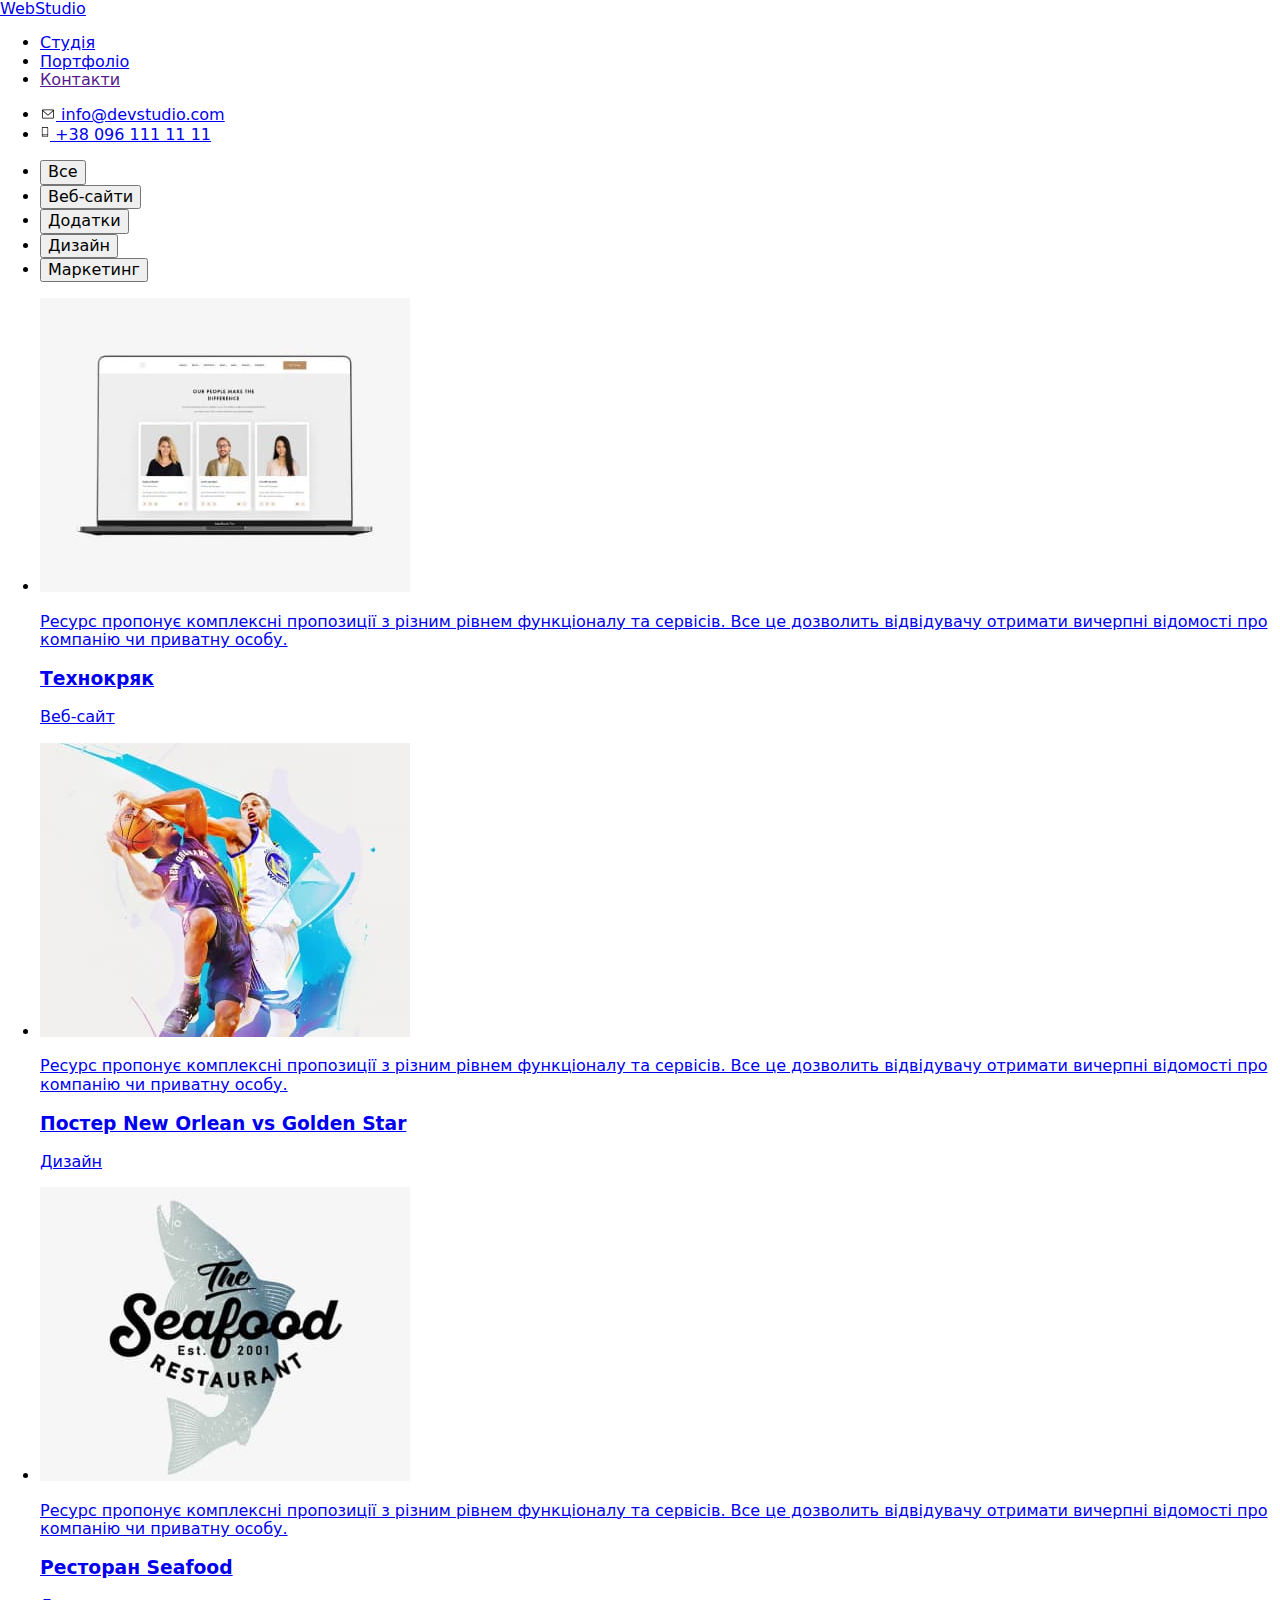
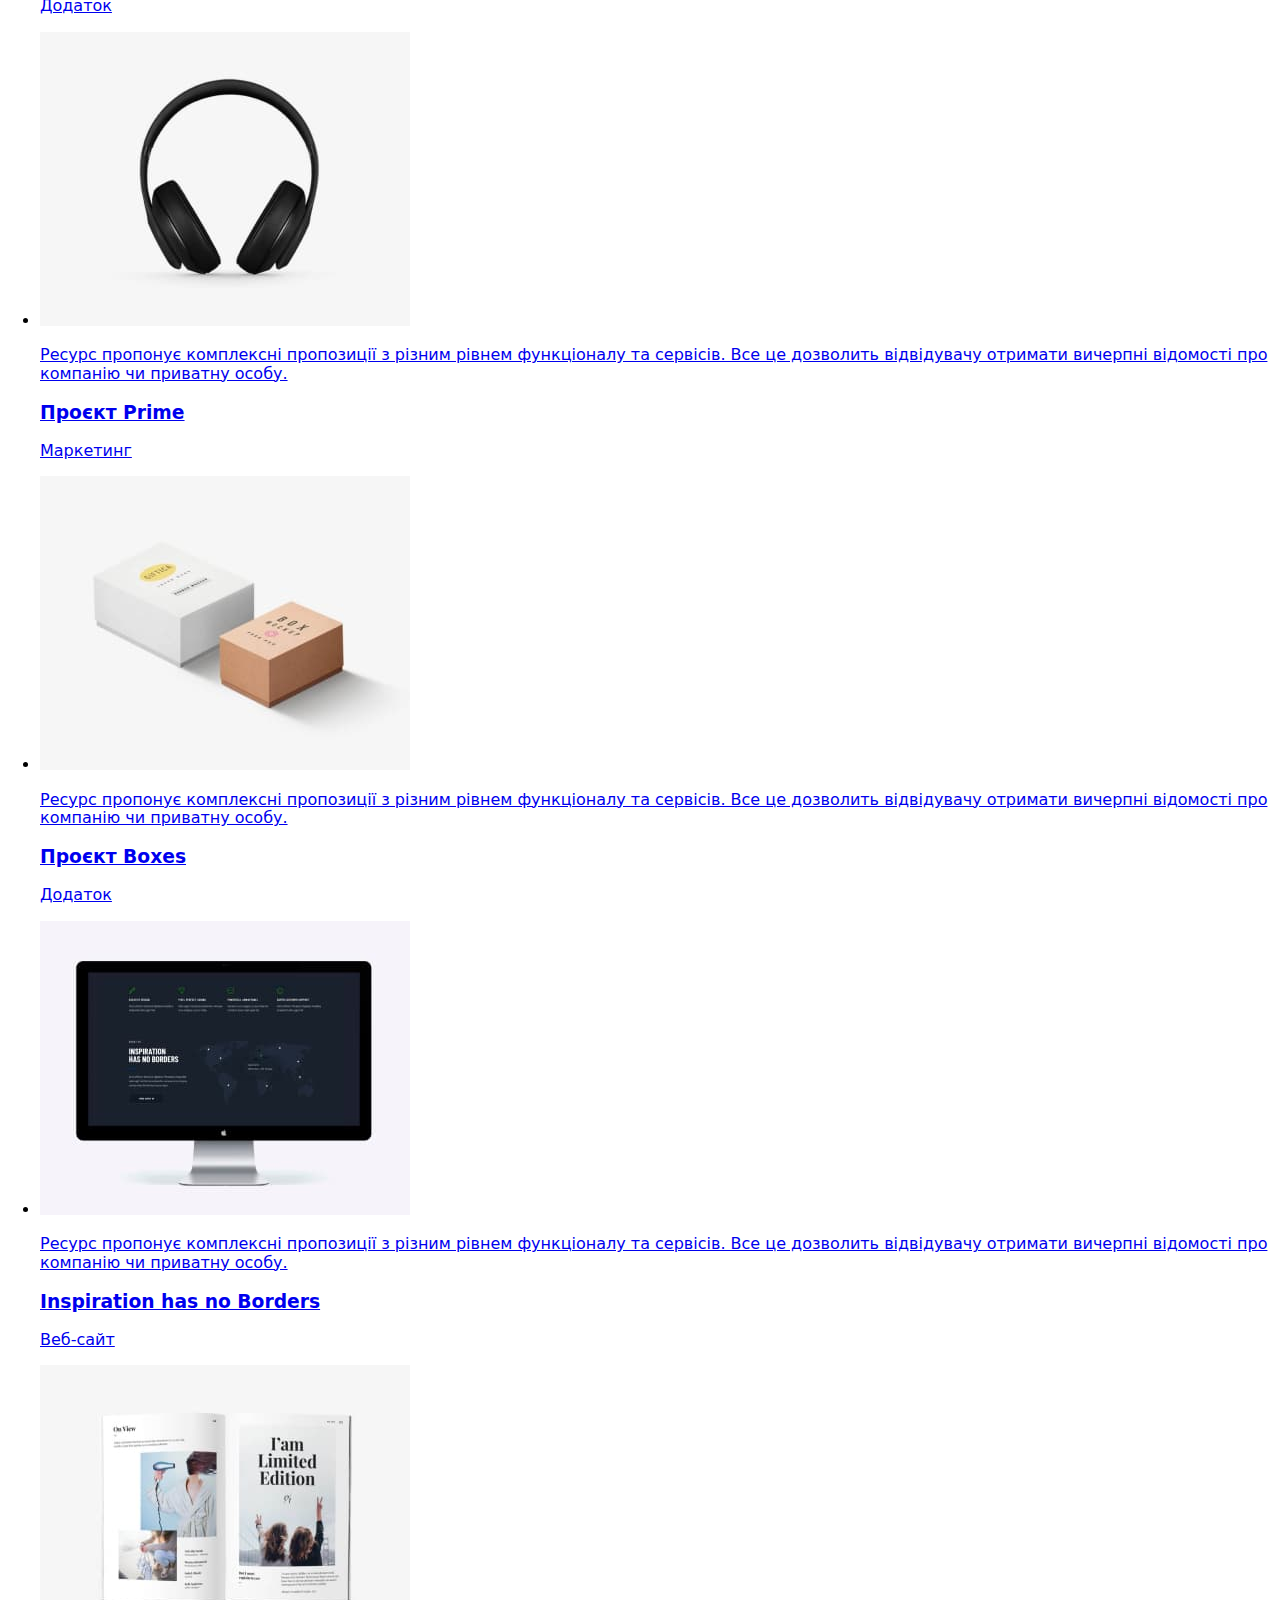
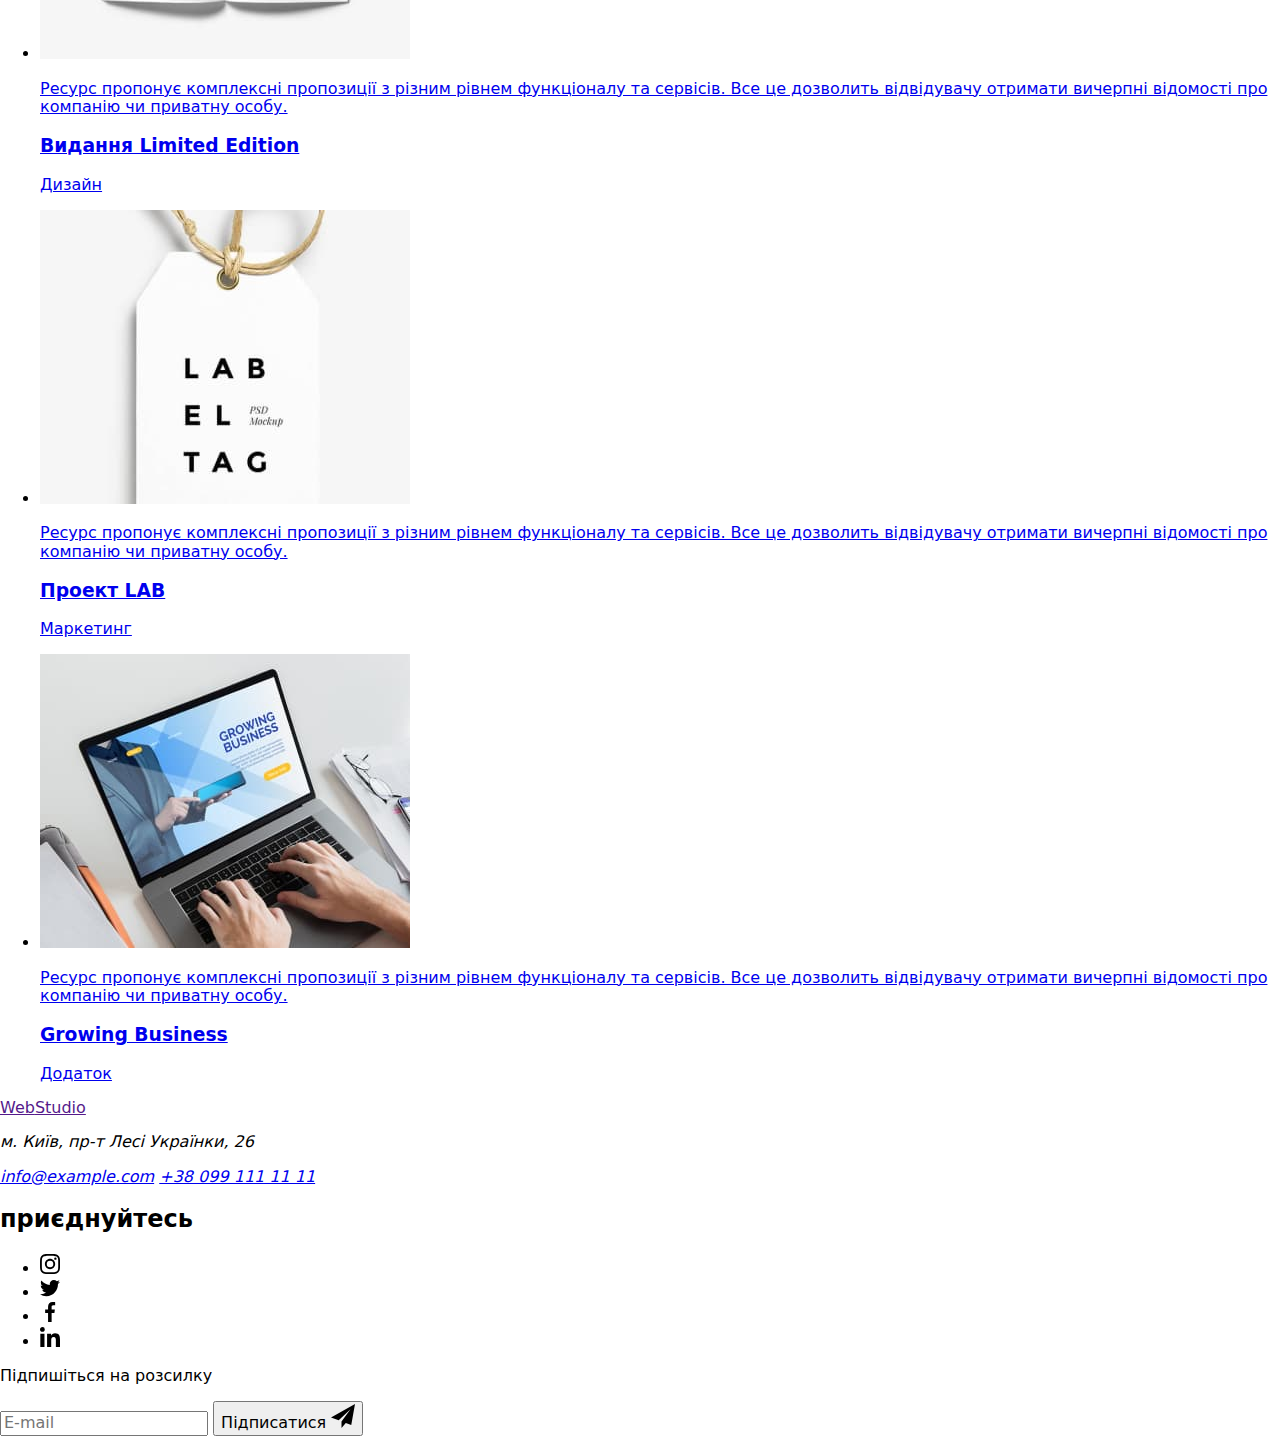
==== portfolio.html @ 6c2c82eb "Додав розмітку та зображення" ====
<!DOCTYPE html>
<html lang="ru">
  <head>
    <meta charset="UTF-8" />
    <meta http-equiv="X-UA-Compatible" content="IE=edge" />
    <meta name="viewport" content="width=device-width, initial-scale=1.0" />
    <title>Портфолио</title>
    <link rel="preconnect" href="https://fonts.googleapis.com" />
    <link rel="preconnect" href="https://fonts.gstatic.com" crossorigin />
    <link
      href="https://fonts.googleapis.com/css2?family=Raleway:wght@700&family=Roboto:wght@400;500;700;900&display=swap"
      rel="stylesheet"
    />
    <link
      rel="stylesheet"
      href="https://cdnjs.cloudflare.com/ajax/libs/modern-normalize/1.1.0/modern-normalize.min.css"
    />
    <link rel="stylesheet" href="./css/styles.css" />
  </head>
  <body>
    <header class="header">
      <div class="container">
        <nav class="header-nav">
          <a href="#" lang="en" class="header-logo list link">
            <span class="header-part-logo">Web</span>Studio</a
          >
          <ul class="header-nav-list list">
            <li class="header-nav-item">
              <a href="index.html" class="header-nav-link link">Студія</a>
            </li>
            <li class="header-nav-item">
              <a href="./portfolio.html" class="header-nav-link link current">Портфоліо</a>
            </li>
            <li class="header-nav-item"><a href="" class="header-nav-link link">Контакти</a></li>
          </ul>
        </nav>

        <ul class="header-contact-list list">
          <li class="header-contact-item">
            <a href="mailto:info@devstudio.com" class="header-contact-link" lang="en">
              <svg class="contact-icons" width="16" height="12">
                <use href="./images/icons.svg#icon-envelope"></use>
              </svg>
              info@devstudio.com</a
            >
          </li>
          <li class="header-contact-item">
            <a href="tel:+380961111111" class="header-contact-link">
              <svg class="contact-icons" width="10" height="16">
                <use href="./images/icons.svg#icon-smartphone"></use>
              </svg>
              +38 096 111 11 11</a
            >
          </li>
        </ul>
      </div>
    </header>
    <main>
      <section class="filters section">
        <div class="container">
          <h1 hidden>Filters</h1>
          <ul class="filters-button-list list">
            <li class="filters-button-item">
              <button class="filters-button" type="button">Все</button>
            </li>
            <li class="filters-button-item">
              <button class="filters-button" type="button">Веб-сайти</button>
            </li>
            <li class="filters-button-item">
              <button class="filters-button" type="button">Додатки</button>
            </li>
            <li class="filters-button-item">
              <button class="filters-button" type="button">Дизайн</button>
            </li>
            <li class="filters-button-item">
              <button class="filters-button" type="button">Маркетинг</button>
            </li>
          </ul>
          <ul class="filters-list list">
            <li class="filters-item">
              <a href="#" target="_blank" class="filters-link">
                <div class="filters-overley">
                  <img src="./images/filter-img1.jpg" class="filters-image" alt="Технокряк" />
                  <p class="filters-top-text">
                    Ресурс пропонує комплексні пропозиції з різним рівнем функціоналу та сервісів.
                    Все це дозволить відвідувачу отримати вичерпні відомості про компанію чи
                    приватну особу.
                  </p>
                </div>
                <div class="filters-item-text">
                  <h3 class="filters-title">Технокряк</h3>
                  <p class="filters-text">Веб-сайт</p>
                </div>
              </a>
            </li>
            <li class="filters-item">
              <a href="#" target="_blank" class="filters-link">
                <div class="filters-overley">
                  <img
                    src="./images/filter-img2.jpg"
                    class="filters-image"
                    alt="Постер New Orlean vs Golden Star"
                  />
                  <p class="filters-top-text">
                    Ресурс пропонує комплексні пропозиції з різним рівнем функціоналу та сервісів.
                    Все це дозволить відвідувачу отримати вичерпні відомості про компанію чи
                    приватну особу.
                  </p>
                </div>
                <div class="filters-item-text">
                  <h3 class="filters-title">Постер New Orlean vs Golden Star</h3>
                  <p class="filters-text">Дизайн</p>
                </div>
              </a>
            </li>
            <li class="filters-item">
              <a href="#" target="_blank" class="filters-link">
                <div class="filters-overley">
                  <img
                    src="./images/filter-img3.jpg"
                    class="filters-image"
                    alt="Ресторан Seafood"
                  />
                  <p class="filters-top-text">
                    Ресурс пропонує комплексні пропозиції з різним рівнем функціоналу та сервісів.
                    Все це дозволить відвідувачу отримати вичерпні відомості про компанію чи
                    приватну особу.
                  </p>
                </div>
                <div class="filters-item-text">
                  <h3 class="filters-title">Ресторан Seafood</h3>
                  <p class="filters-text">Додаток</p>
                </div>
              </a>
            </li>
            <li class="filters-item">
              <a href="#" target="_blank" class="filters-link">
                <div class="filters-overley">
                  <img src="./images/filter-img4.jpg" class="filters-image" alt="Проект Prime" />
                  <p class="filters-top-text">
                    Ресурс пропонує комплексні пропозиції з різним рівнем функціоналу та сервісів.
                    Все це дозволить відвідувачу отримати вичерпні відомості про компанію чи
                    приватну особу.
                  </p>
                </div>
                <div class="filters-item-text">
                  <h3 class="filters-title">Проєкт Prime</h3>
                  <p class="filters-text">Маркетинг</p>
                </div>
              </a>
            </li>
            <li class="filters-item">
              <a href="#" target="_blank" class="filters-link">
                <div class="filters-overley">
                  <img src="./images/filter-img5.jpg" class="filters-image" alt="Проект Boxes" />
                  <p class="filters-top-text">
                    Ресурс пропонує комплексні пропозиції з різним рівнем функціоналу та сервісів.
                    Все це дозволить відвідувачу отримати вичерпні відомості про компанію чи
                    приватну особу.
                  </p>
                </div>
                <div class="filters-item-text">
                  <h3 class="filters-title">Проєкт Boxes</h3>
                  <p class="filters-text">Додаток</p>
                </div>
              </a>
            </li>
            <li class="filters-item">
              <a href="#" target="_blank" class="filters-link">
                <div class="filters-overley">
                  <img
                    src="./images/filter-img6.jpg"
                    class="filters-image"
                    alt="Inspiration has no Borders"
                  />
                  <p class="filters-top-text">
                    Ресурс пропонує комплексні пропозиції з різним рівнем функціоналу та сервісів.
                    Все це дозволить відвідувачу отримати вичерпні відомості про компанію чи
                    приватну особу.
                  </p>
                </div>
                <div class="filters-item-text">
                  <h3 class="filters-title">Inspiration has no Borders</h3>
                  <p class="filters-text">Веб-сайт</p>
                </div>
              </a>
            </li>
            <li class="filters-item">
              <a href="#" target="_blank" class="filters-link">
                <div class="filters-overley">
                  <img
                    src="./images/filter-img7.jpg"
                    class="filters-image"
                    alt="Издание Limited Edition"
                  />
                  <p class="filters-top-text">
                    Ресурс пропонує комплексні пропозиції з різним рівнем функціоналу та сервісів.
                    Все це дозволить відвідувачу отримати вичерпні відомості про компанію чи
                    приватну особу.
                  </p>
                </div>
                <div class="filters-item-text">
                  <h3 class="filters-title">Видання Limited Edition</h3>
                  <p class="filters-text">Дизайн</p>
                </div>
              </a>
            </li>
            <li class="filters-item">
              <a href="#" target="_blank" class="filters-link">
                <div class="filters-overley">
                  <img src="./images/filter-img8.jpg" class="filters-image" alt="Проект LAB" />
                  <p class="filters-top-text">
                    Ресурс пропонує комплексні пропозиції з різним рівнем функціоналу та сервісів.
                    Все це дозволить відвідувачу отримати вичерпні відомості про компанію чи
                    приватну особу.
                  </p>
                </div>
                <div class="filters-item-text">
                  <h3 class="filters-title">Проект LAB</h3>
                  <p class="filters-text">Маркетинг</p>
                </div>
              </a>
            </li>
            <li class="filters-item">
              <a href="#" target="_blank" class="filters-link">
                <div class="filters-overley">
                  <img
                    src="./images/filter-img9.jpg"
                    class="filters-image"
                    alt="Growing Business"
                  />
                  <p class="filters-top-text">
                    Ресурс пропонує комплексні пропозиції з різним рівнем функціоналу та сервісів.
                    Все це дозволить відвідувачу отримати вичерпні відомості про компанію чи
                    приватну особу.
                  </p>
                </div>
                <div class="filters-item-text">
                  <h3 class="filters-title">Growing Business</h3>
                  <p class="filters-text">Додаток</p>
                </div>
              </a>
            </li>
          </ul>
        </div>
      </section>
    </main>

    <!--Футер-->
    <footer class="footer">
      <div class="container">
        <div>
          <a class="footer-logo list link" href="" lang="en"
            ><span class="footer-part-logo">Web</span>Studio</a
          >
          <address class="footer-address">
            <p class="footer-address-text">м. Київ, пр-т Лесі Українки, 26</p>
            <a class="footer-link list link" href="mailto:info@example.com">info@example.com</a>
            <a class="footer-link list link" href="tel:+380991111111">+38 099 111 11 11</a>
          </address>
        </div>

        <div class="footer-social-container">
          <h2 class="footer-social-text">приєднуйтесь</h2>
          <ul class="footer-social-list list">
            <li class="footer-social-item">
              <a href="" class="footer-social-link">
                <svg class="footer-social-icon" width="20" height="20">
                  <use href="./images/icons.svg#icon-instagram-2"></use>
                </svg>
              </a>
            </li>
            <li class="footer-social-item">
              <a href="" class="footer-social-link">
                <svg class="footer-social-icon" width="20" height="20">
                  <use href="./images/icons.svg#icon-twitter2"></use>
                </svg>
              </a>
            </li>
            <li class="footer-social-item">
              <a href="" class="footer-social-link">
                <svg class="footer-social-icon" width="20" height="20">
                  <use href="./images/icons.svg#icon-facebook2"></use>
                </svg>
              </a>
            </li>
            <li class="footer-social-item">
              <a href="" class="footer-social-link">
                <svg class="footer-social-icon" width="20" height="20">
                  <use href="./images/icons.svg#icon-linkedin2"></use>
                </svg>
              </a>
            </li>
          </ul>
        </div>
        <form class="footer-form" autocomplete="off">
          <p class="footer-form-text">Підпишіться на розсилку</p>
          <div class="mail-field">
            <input class="footer-input" type="email" name="email" placeholder="E-mail" />

            <button type="submit" class="footer-submit">
              Підписатися
              <svg class="footer-submit-icon" width="24" height="24">
                <use href="./images/icons.svg#icon-icon-send"></use>
              </svg>
            </button>
          </div>
        </form>
      </div>
    </footer>
    <script src="./js/modal.js"></script>
  </body>
</html>
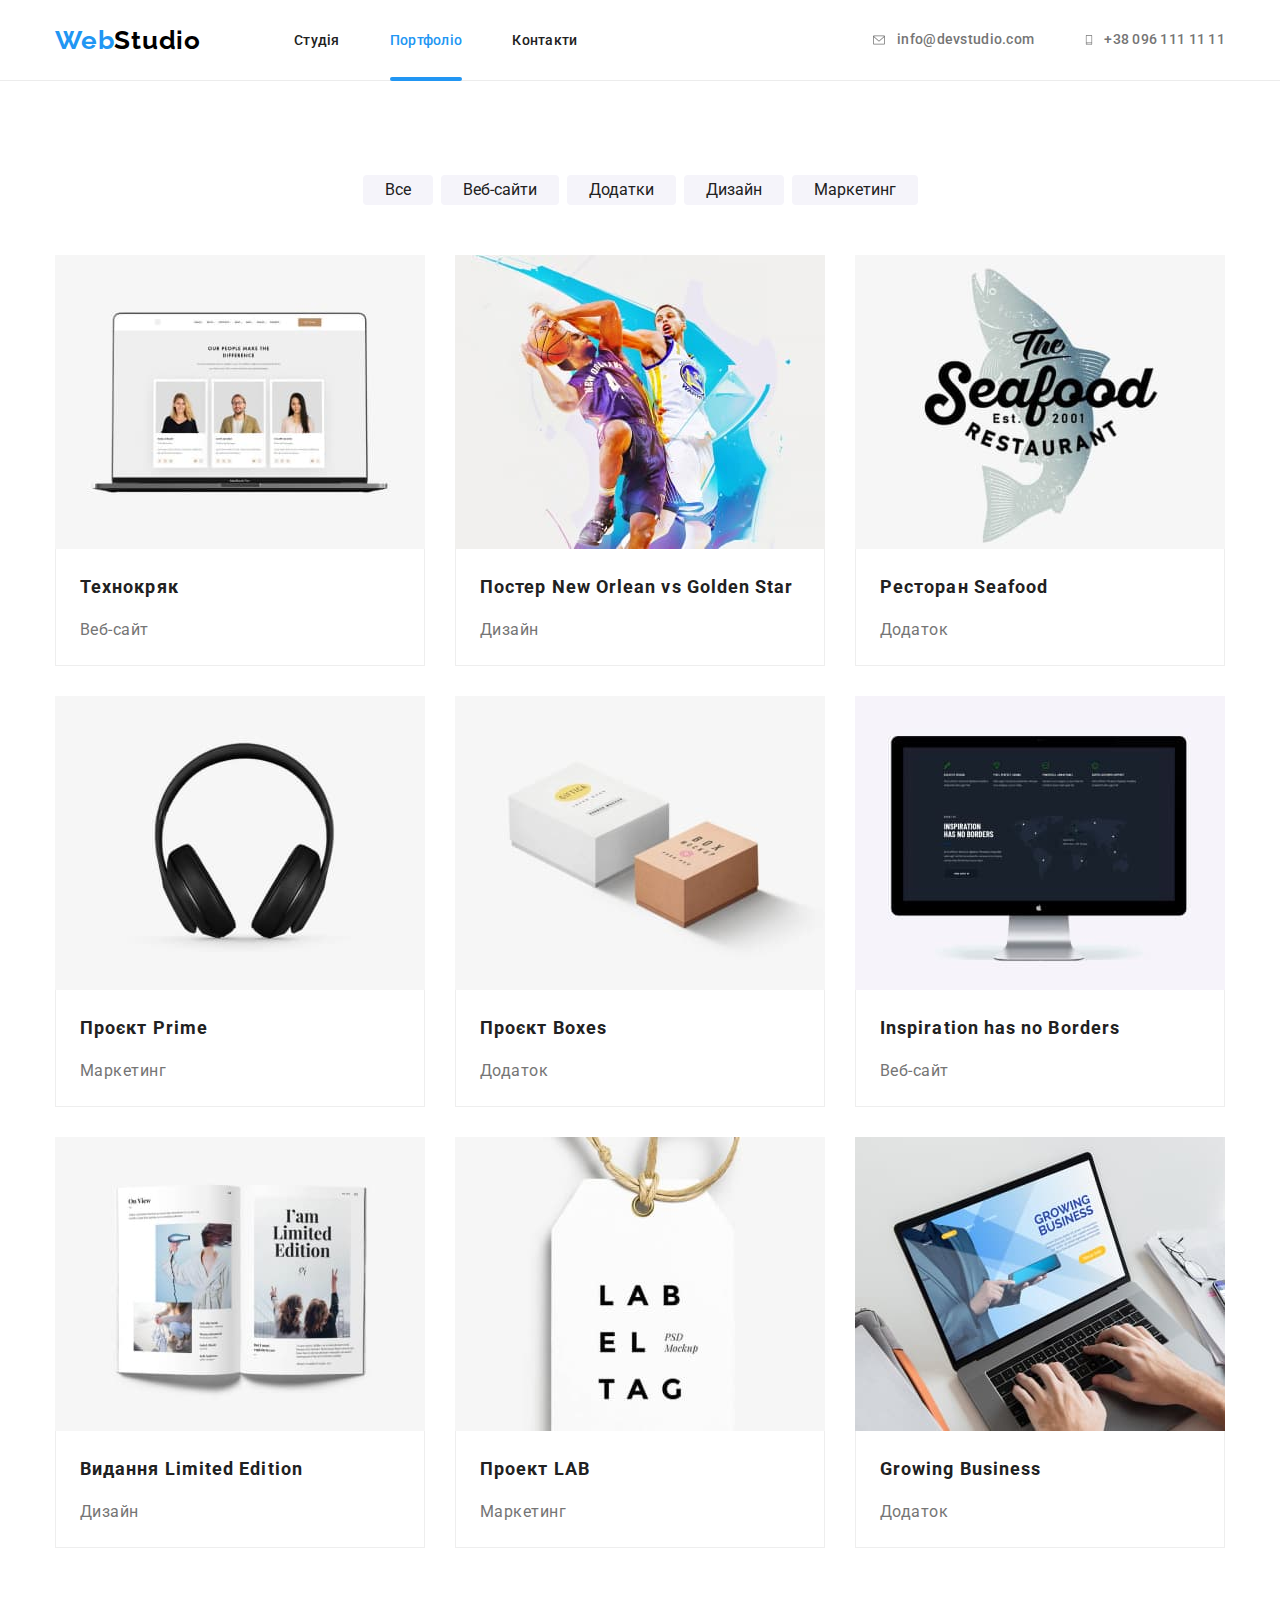
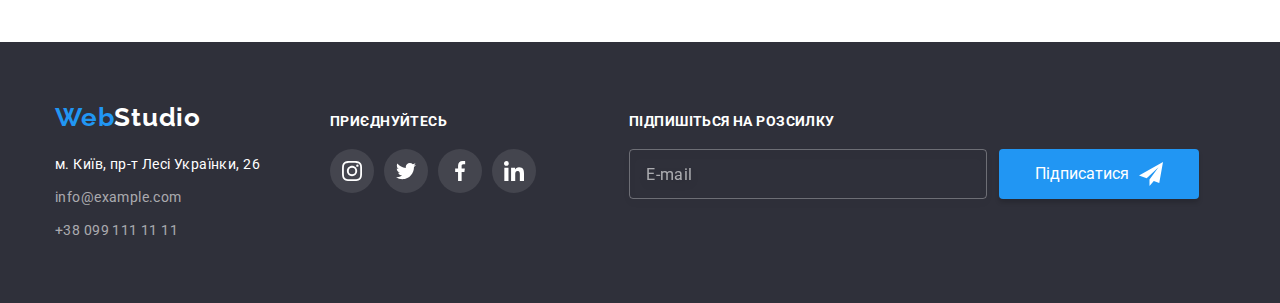
==== commit 9fb15e17: "Додав розмітку та стилі" ====
--- a/portfolio.html
+++ b/portfolio.html
@@ -15,7 +15,7 @@
       rel="stylesheet"
       href="https://cdnjs.cloudflare.com/ajax/libs/modern-normalize/1.1.0/modern-normalize.min.css"
     />
-    <link rel="stylesheet" href="./css/styles.css" />
+    <link rel="stylesheet" href="./css/main.min.css" />
   </head>
   <body>
     <header class="header">
--- a/css/main.min.css
+++ b/css/main.min.css
@@ -0,0 +1 @@
+:root{--primary-text-color: #212121;--second-text-color: #757575;--hover-color: #2196f3;--background-color: #e5e5e5;--header-background-color: #ffffff;--third-background-color: #2f303a;--second-background-color: #f5f4fa;--accent-color: #2196f3;--icon-background-color: #ffffff;--icon-color: #afb1b8;--icon-hover-color: #ffffff}.list{list-style:none}.link{text-decoration:none}.visually-hidden{position:absolute;width:1px;height:1px;margin:-1px;border:0;padding:0;white-space:nowrap;clip-path:inset(100%);clip:rect(0 0 0 0);overflow:hidden}html{box-sizing:border-box}*,*::before,*::after{box-sizing:inherit}p,h1,h2,h3,h4,h5,h6{margin:0}ul{margin:0;padding-left:0}body{margin:0;font-family:"Roboto",sans-serif;font-style:normal;color:var(--primary-text-color)}.container{width:1200px;padding-right:15px;padding-left:15px;margin-right:auto;margin-left:auto}.section{padding-top:94px;padding-bottom:94px}.backdrop-hero{position:fixed;width:100%;height:100%;top:0;background-color:rgba(0,0,0,.2);transition:opacity 500ms cubic-bezier(0.4, 0, 0.2, 1),visibility 500ms cubic-bezier(0.4, 0, 0.2, 1)}.backdrop-hero.is-hidden .modal-hero{transform:translate(-50%, -50%) scale(0)}.modal-hero{position:absolute;top:50%;left:50%;transform:translate(-50%, -50%) scale(1);width:528px;min-height:581px;background:#fff;box-shadow:0px 1px 3px rgba(0,0,0,.12),0px 1px 1px rgba(0,0,0,.14),0px 2px 1px rgba(0,0,0,.2);border-radius:4px;transition:transform 500ms cubic-bezier(0.4, 0, 0.2, 1);padding:40px}.modal-hero-close{position:absolute;top:8px;right:8px;width:30px;height:30px;background:#fff;border-radius:50%;border:1px solid rgba(0,0,0,.1);cursor:pointer}.icon-hero-close{display:flex;align-items:center;justify-content:center;fill:#000;transition:fill 250ms cubic-bezier(0.4, 0, 0.2, 1)}.modal-hero-close:hover .icon-hero-close,.modal-hero-close:focus .icon-hero-close{fill:var(--accent-color)}.is-hidden{visibility:hidden;opacity:0;pointer-events:none}.form-title{display:block;margin-bottom:12px;font-weight:700;font-size:20px;line-height:23px;text-align:center;letter-spacing:.03em;color:#212121}.form-contact{display:flex;flex-direction:column;margin-bottom:20px}.form-label{margin-bottom:4px;font-weight:400;font-size:12px;line-height:14px;letter-spacing:.01em;color:#757575}.form-input{width:100%;height:40px;margin-bottom:10px;padding-left:42px;border:1px solid rgba(33,33,33,.2);border-radius:4px;outline:none;color:#000;transition:border-color 250ms cubic-bezier(0.4, 0, 0.2, 1);cursor:pointer}.input-field{position:relative;height:40px;margin-bottom:10px}.input-icon{position:absolute;top:50%;left:12px;transform:translateY(-50%);width:18px;height:18px;transition:fill 250ms cubic-bezier(0.4, 0, 0.2, 1)}.form-input:focus{border-color:var(--accent-color)}.form-input:focus+.input-icon{fill:var(--accent-color)}.form-coment{height:120px;font-size:12px;padding:12px 16px;border:1px solid rgba(33,33,33,.2);border-radius:4px;outline:none;resize:none;transition:border-color 250ms cubic-bezier(0.4, 0, 0.2, 1);cursor:pointer}.form-coment:focus{border-color:var(--accent-color)}.form-coment::placeholder{font-weight:400;font-size:12px;line-height:14px;letter-spacing:.01em;color:rgba(117,117,117,.5)}.form-policy{margin-bottom:30px;display:flex;align-items:center;justify-content:center}.check{display:flex;align-items:center;justify-content:center;width:16px;height:15px;margin-right:8px;border:3px solid var(--primary-text-color);border-radius:2px}.form-policy-text{display:flex;align-items:center;font-weight:400;font-size:14px;line-height:24px;letter-spacing:.03em;color:#757575;cursor:pointer}.form-policy-check{position:absolute;width:1px;height:1px;margin:-1px;border:0;padding:0;white-space:nowrap;clip-path:inset(100%);clip:rect(0 0 0 0);overflow:hidden}.check-icon{fill:rgba(0,0,0,0)}.form-policy-check:checked+.form-policy-text .check{background-color:var(--accent-color);border:none}.form-policy-check:checked+.form-policy-text .check-icon{fill:var(--icon-hover-color)}.form-policy-check:focus+.form-policy-text .check{border-color:var(--accent-color)}.policy-link{margin-left:4px;color:var(--accent-color)}.form-btn{display:flex;align-items:center;justify-content:center}.form-submit{width:200px;height:50px;border-radius:4px;border:none;background-color:var(--accent-color);color:#fff;box-shadow:0px 4px 4px rgba(0,0,0,.15);font-weight:700;font-size:16px;line-height:30px;letter-spacing:.06em;cursor:pointer;transition:background-color 250ms cubic-bezier(0.4, 0, 0.2, 1)}.form-submit:hover,.form-submit:focus{background-color:#188ce8}.header{background-color:var(--header-background-color);border-bottom:1px solid #ececec}.header>.container{display:flex;align-items:center}.header-nav{display:flex;align-items:center}.header-logo{font-family:"Raleway";font-weight:700;font-size:26px;line-height:31px;letter-spacing:.03em;color:#000}.header-part-logo{color:#2196f3}.header-nav-list{display:flex;margin-left:93px}.header-nav-link{position:relative;display:block;padding-bottom:32px;padding-top:32px;font-weight:500;font-size:14px;line-height:16px;letter-spacing:.02em;color:var(--primary-text-color);transition:color 250ms cubic-bezier(0.4, 0, 0.2, 1)}.header-nav-item:not(:last-child){margin-right:50px}.header-nav-link:hover,.header-nav-link:focus{color:var(--hover-color)}.current{color:var(--accent-color)}.current::after{content:"";position:absolute;bottom:0;left:0;margin-bottom:-1px;width:100%;height:4px;border-radius:2px;background-color:var(--accent-color)}.header-contact-list{display:flex;margin-left:auto}.header-contact-link{display:flex;justify-content:center;align-items:center;font-weight:500;font-size:14px;line-height:1.14;letter-spacing:.02em;text-decoration:none;color:var(--second-text-color);transition:color 250ms cubic-bezier(0.4, 0, 0.2, 1)}.header-contact-link:hover,.header-contact-link:focus{color:var(--hover-color)}.header-contact-item:not(:last-child){margin-right:50px}.contact-icons{fill:currentColor;margin-right:10px}.hero{max-width:1600px;text-align:center;color:#fff;padding-top:200px;padding-bottom:200px;max-width:1600px;margin:0 auto;background-image:linear-gradient(rgba(47, 48, 58, 0.4), rgba(47, 48, 58, 0.4)),url(../images/img-hero.jpg);background-repeat:no-repeat;background-position:center;background-size:cover}.hero-title{width:696px;font-weight:900;font-size:44px;line-height:1.36;letter-spacing:.06em;text-transform:uppercase;margin-bottom:30px;margin-left:auto;margin-right:auto}.btn{display:inline-block;background-color:var(--hover-color);color:#fff;box-shadow:0px 4px 4px rgba(0,0,0,.15);border-radius:4px;border:rgba(0,0,0,0);align-items:center;letter-spacing:.06em;font-weight:700;font-size:16px;line-height:1.88;cursor:pointer;padding:10px 32px;min-width:200px;transition:background-color 250ms cubic-bezier(0.4, 0, 0.2, 1)}.btn:hover,.btn:focus{background-color:#188ce8}.decition-list{display:flex}.decition-item{display:block;width:270px}.decition-item:not(:last-child){margin-right:30px}.icons-bg{display:flex;width:270px;height:120px;margin-bottom:30px;background-color:#f5f4fa;justify-content:center;align-items:center;border-radius:4px}.decision-title{font-weight:700;font-size:14px;line-height:1.14;letter-spacing:.03em;text-transform:uppercase;margin-bottom:10px}.decitsion-text{color:var(--second-text-color);font-weight:400;font-size:14px;line-height:1.7;letter-spacing:.03em}.about{padding-top:0}.about-title{font-weight:700;font-size:36px;line-height:1.16;text-align:center;letter-spacing:.03em;margin-bottom:50px}.about-images-list{display:flex;justify-content:center}.img{display:block}.about-item:not(:last-child){margin-right:30px}.about-overley{display:block;position:relative}.about-overley-title{position:absolute;width:100%;height:70px;bottom:0;padding-top:27px;font-weight:700;font-size:14px;line-height:1.14;text-align:center;letter-spacing:.03em;text-transform:uppercase;color:#fff;background-color:rgba(47,48,58,.8)}.team{background-color:var(--second-background-color)}.team-title{font-weight:700;font-size:36px;line-height:1.16;text-align:center;letter-spacing:.03em;margin-bottom:50px}.team-list{display:flex;justify-content:center}.team-name-item{display:block;background-color:#fff;box-shadow:0px 1px 3px rgba(0,0,0,.12),0px 1px 1px rgba(0,0,0,.14),0px 2px 1px rgba(0,0,0,.2);border-radius:0px 0px 4px 4px}.team-name-item:not(:last-child){margin-right:30px}.member-image{display:block}.member{padding:30px 20px}.team-name-title{font-weight:500;font-size:16px;line-height:1.2;text-align:center;letter-spacing:.03em;margin-bottom:10px}.team-name-text{color:var(--second-text-color);font-weight:400;font-size:16px;line-height:1.2;text-align:center;letter-spacing:.03em}.team-social{display:flex;justify-content:center;gap:10px;margin-top:16px}.team-social-link{display:flex;width:44px;height:44px;border-radius:50%;background-color:var(--icon-background-color);color:var(--icon-color);justify-content:center;align-items:center;transition:background-color 250ms cubic-bezier(0.4, 0, 0.2, 1),color 250ms cubic-bezier(0.4, 0, 0.2, 1)}.team-social-link:hover,.team-social-link:focus{background-color:var(--hover-color);color:var(--icon-hover-color)}.team-social-icon{fill:currentColor}.clients{background-color:var(--header-background-color)}.clients-title{margin-bottom:50px;font-weight:700;font-size:36px;line-height:42px;text-align:center;letter-spacing:.03em;color:var(--primary-text-color)}.clients-list{display:flex;justify-content:center;gap:30px}.clients-link{display:flex;justify-content:center;align-items:center;width:170px;height:92px;border:1px solid #afb1b8;border-radius:4px;color:var(--icon-color);transition:color 250ms cubic-bezier(0.4, 0, 0.2, 1),border-color 250ms cubic-bezier(0.4, 0, 0.2, 1)}.clients-icon{fill:currentColor}.clients-link:hover,.clients-link:focus{color:var(--hover-color);border-color:var(--hover-color)}.footer{background-color:var(--third-background-color);padding-top:60px;padding-bottom:60px}.footer>.container{display:flex;align-items:baseline}.footer-logo{display:block;color:#fff;font-family:"Raleway",sans-serif;font-style:normal;font-weight:700;font-size:26px;line-height:1.2;letter-spacing:.03em;margin-bottom:20px}.footer-part-logo{color:#2196f3}.footer-part{flex-grow:1}.footer-address-text{font-family:"Roboto";font-style:normal;font-weight:400;font-size:14px;line-height:1.7;letter-spacing:.03em;color:#fff;margin-bottom:9px}.footer-link{display:block;font-family:"Roboto";font-style:normal;font-weight:400;font-size:14px;line-height:1.7;letter-spacing:.03em;color:rgba(255,255,255,.6);transition:color 250ms cubic-bezier(0.4, 0, 0.2, 1)}.footer-link:not(:last-child){margin-bottom:9px}.footer-link:hover,.footer-link:focus{color:var(--hover-color)}.footer-social-container{margin-left:70px}.footer-social-text{font-weight:700;font-size:14px;line-height:16px;letter-spacing:.03em;text-transform:uppercase;color:#fff;margin-bottom:20px}.footer-social-list{display:flex;justify-content:center;align-items:center;gap:10px}.footer-social-link{display:flex;justify-content:center;align-items:center;width:44px;height:44px;border-radius:50%;background-color:rgba(255,255,255,.1);color:var(--icon-background-color);justify-content:center;align-items:center;transition:background-color 250ms cubic-bezier(0.4, 0, 0.2, 1)}.footer-social-icon{fill:currentColor}.footer-social-link:hover,.footer-social-link:focus{background-color:var(--hover-color)}.footer-form{display:flex;flex-direction:column;margin-left:93px}.footer-form-text{font-weight:700;font-size:14px;line-height:16px;letter-spacing:.03em;text-transform:uppercase;color:#fff;margin-bottom:20px}.mail-field{display:flex}.footer-input{width:358px;height:50px;padding-left:16px;outline:none;border:1px solid rgba(255,255,255,.3);filter:drop-shadow(0px 4px 4px rgba(0, 0, 0, 0.15));border-radius:4px;background-color:rgba(0,0,0,0);color:rgba(255,255,255,.6)}.footer-input::placeholder{font-weight:400;font-size:16px;line-height:20px;align-items:center;letter-spacing:.03em;color:rgba(255,255,255,.6)}.footer-submit{display:flex;align-items:center;justify-content:center;width:200px;height:50px;margin-left:12px;color:#fff;background:#2196f3;box-shadow:0px 4px 4px rgba(0,0,0,.15);border-radius:4px;border:none;cursor:pointer}.footer-submit-icon{fill:var(--icon-hover-color);margin-left:10px}.filters-button-list{display:flex;justify-content:center;margin-bottom:50px}.filters-button{display:block;padding:6px 22px;border:rgba(0,0,0,0);border-radius:4px;background-color:var(--second-background-color);color:var(--primary-text-color);cursor:pointer;transition:background-color 250ms cubic-bezier(0.4, 0, 0.2, 1),color 250ms cubic-bezier(0.4, 0, 0.2, 1),box-shadow 250ms cubic-bezier(0.4, 0, 0.2, 1)}.filters-button:hover,.filters-button:focus{background-color:var(--hover-color);color:#fff;box-shadow:0px 3px 1px rgba(0,0,0,.1),0px 1px 2px rgba(0,0,0,.08),0px 2px 2px rgba(0,0,0,.12)}.filters-button-item:not(:last-child){margin-right:8px}.filters-list{display:flex;flex-wrap:wrap;gap:30px}.filters-item{width:calc((100% - 60px)/3)}.filters-item:hover .filters-top-text{transform:translateY(0%)}.filters-link{list-style:none;text-decoration:none;transition:box-shadow 250ms cubic-bezier(0.4, 0, 0.2, 1)}.filters-link:hover,.filters-link:focus{display:block;box-shadow:0px 1px 1px rgba(0,0,0,.12),0px 4px 4px rgba(0,0,0,.06),1px 4px 6px rgba(0,0,0,.16)}.filters-overley{position:relative;overflow:hidden}.filters-top-text{position:absolute;top:0;height:100%;padding:63px 24px;background-color:rgba(33,150,243,.9);font-family:"Roboto";font-style:normal;font-weight:400;font-size:18px;line-height:1.55;letter-spacing:.03em;color:#fff;transform:translateY(101%);transition:transform 250ms cubic-bezier(0.4, 0, 0.2, 1)}.filters-item-text{padding:20px 24px;border-right:1px solid #eee;border-bottom:1px solid #eee;border-left:1px solid #eee}.filters-text{font-weight:400;font-size:16px;line-height:1.87;letter-spacing:.03em;color:var(--second-text-color)}.filters-image{display:block;max-width:100%;height:auto}.filters-title{font-weight:700;font-size:18px;line-height:2;letter-spacing:.06em;color:var(--primary-text-color);margin-bottom:10px}/*# sourceMappingURL=main.min.css.map */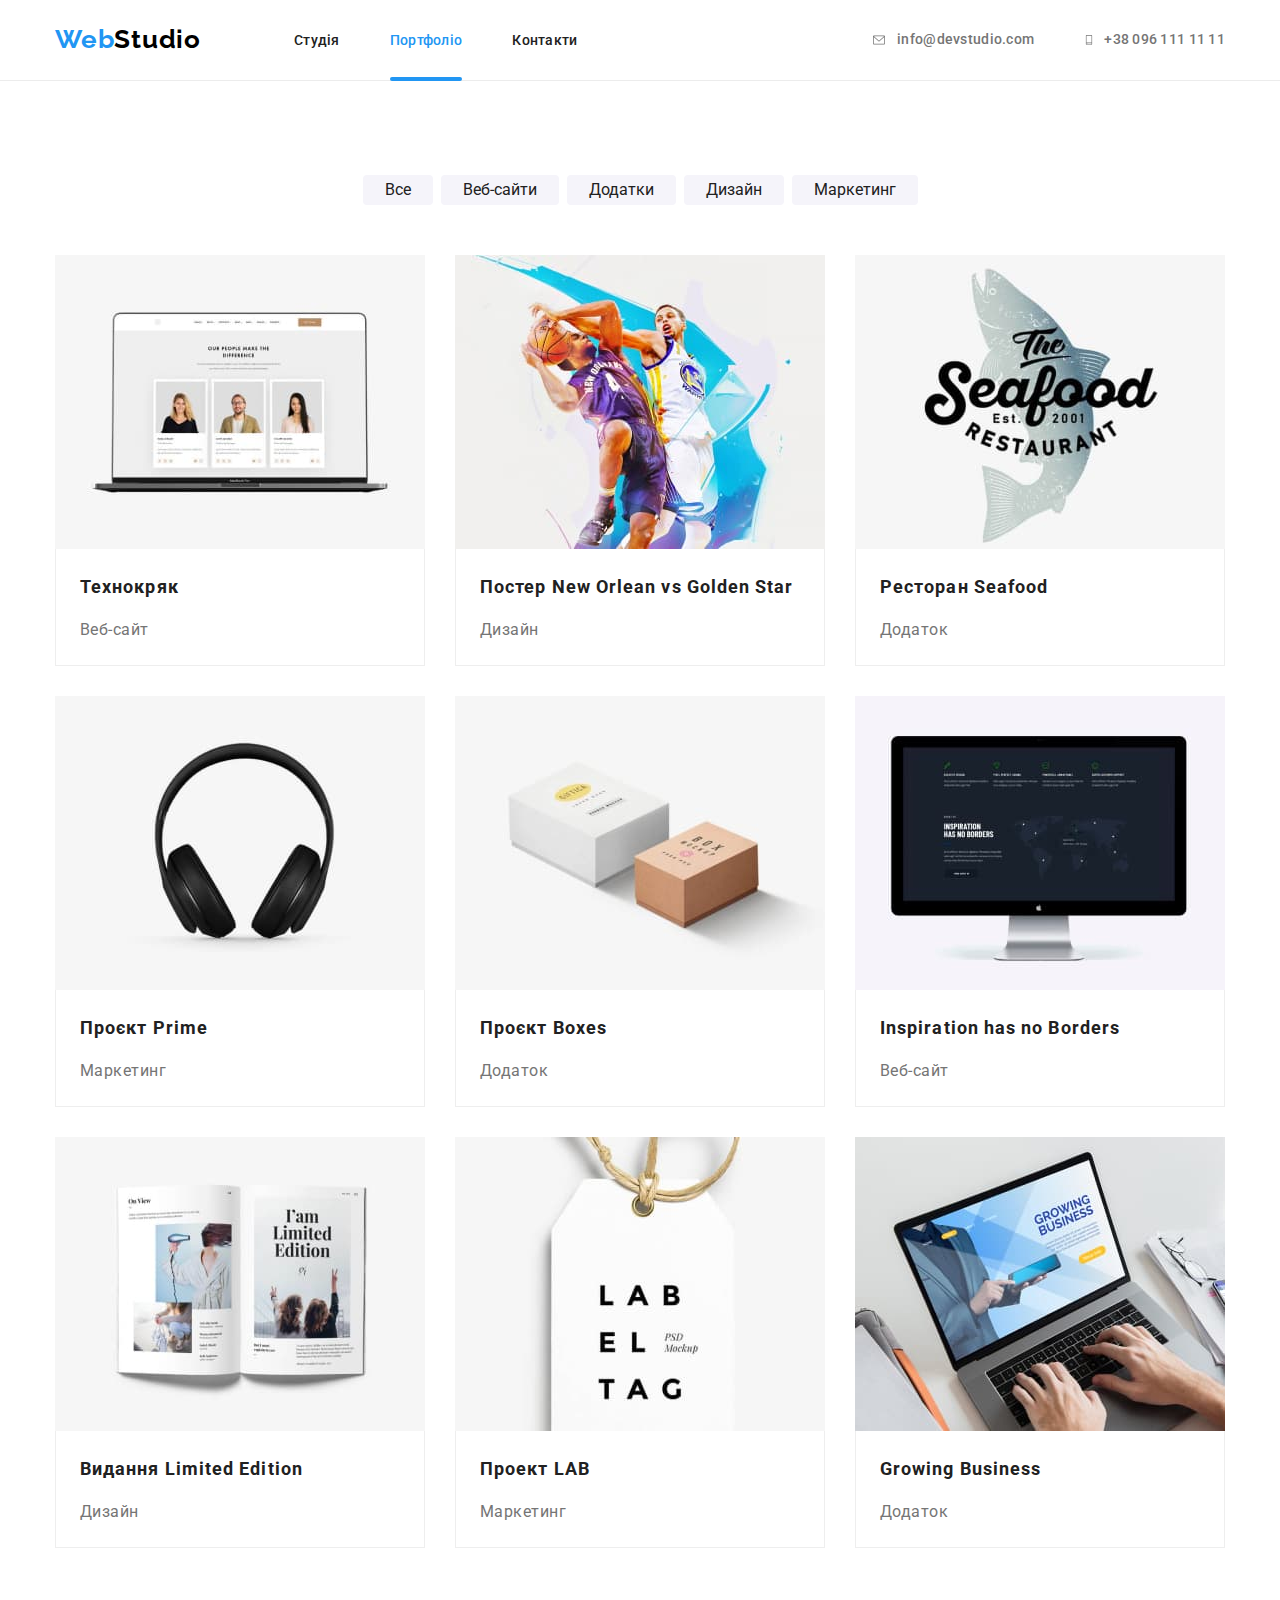
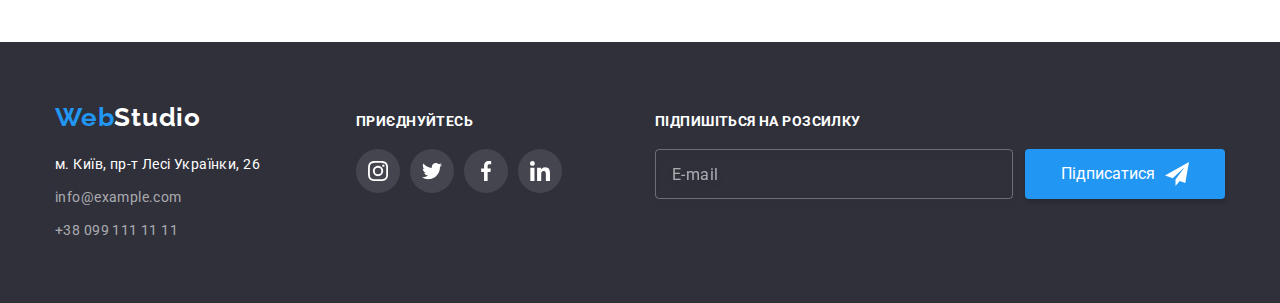
==== commit 125e52fa: "Змінив стилі та розмітку" ====
--- a/portfolio.html
+++ b/portfolio.html
@@ -1,5 +1,5 @@
 <!DOCTYPE html>
-<html lang="ru">
+<html lang="ua">
   <head>
     <meta charset="UTF-8" />
     <meta http-equiv="X-UA-Compatible" content="IE=edge" />
@@ -20,33 +20,33 @@
   <body>
     <header class="header">
       <div class="container">
-        <nav class="header-nav">
-          <a href="#" lang="en" class="header-logo list link">
-            <span class="header-part-logo">Web</span>Studio</a
+        <nav class="navigation">
+          <a href="#" lang="en" class="logo logo--black list link">
+            <span class="logo__part">Web</span>Studio</a
           >
-          <ul class="header-nav-list list">
-            <li class="header-nav-item">
-              <a href="index.html" class="header-nav-link link">Студія</a>
-            </li>
-            <li class="header-nav-item">
-              <a href="./portfolio.html" class="header-nav-link link current">Портфоліо</a>
-            </li>
-            <li class="header-nav-item"><a href="" class="header-nav-link link">Контакти</a></li>
+          <ul class="navigation__list list">
+            <li class="navigation__item">
+              <a href="index.html" class="navigation__link link">Студія</a>
+            </li>
+            <li class="navigation__item">
+              <a href="./portfolio.html" class="navigation__link link current">Портфоліо</a>
+            </li>
+            <li class="navigation__item"><a href="" class="navigation__link link">Контакти</a></li>
           </ul>
         </nav>
 
-        <ul class="header-contact-list list">
-          <li class="header-contact-item">
-            <a href="mailto:info@devstudio.com" class="header-contact-link" lang="en">
-              <svg class="contact-icons" width="16" height="12">
+        <ul class="contact-list list">
+          <li class="contact-list__item">
+            <a href="mailto:info@devstudio.com" class="contact-list__link" lang="en">
+              <svg class="contact-list__icons" width="16" height="12">
                 <use href="./images/icons.svg#icon-envelope"></use>
               </svg>
               info@devstudio.com</a
             >
           </li>
-          <li class="header-contact-item">
-            <a href="tel:+380961111111" class="header-contact-link">
-              <svg class="contact-icons" width="10" height="16">
+          <li class="contact-list__item">
+            <a href="tel:+380961111111" class="contact-list__link">
+              <svg class="contact-list__icons" width="10" height="16">
                 <use href="./images/icons.svg#icon-smartphone"></use>
               </svg>
               +38 096 111 11 11</a
@@ -58,7 +58,7 @@
     <main>
       <section class="filters section">
         <div class="container">
-          <h1 hidden>Filters</h1>
+          <h1 class="visually-hidden">Filters</h1>
           <ul class="filters-button-list list">
             <li class="filters-button-item">
               <button class="filters-button" type="button">Все</button>
@@ -250,43 +250,43 @@
     <footer class="footer">
       <div class="container">
         <div>
-          <a class="footer-logo list link" href="" lang="en"
-            ><span class="footer-part-logo">Web</span>Studio</a
+          <a class="logo logo--wight footer__logo list link" href="" lang="en"
+            ><span class="logo__part">Web</span>Studio</a
           >
-          <address class="footer-address">
-            <p class="footer-address-text">м. Київ, пр-т Лесі Українки, 26</p>
-            <a class="footer-link list link" href="mailto:info@example.com">info@example.com</a>
-            <a class="footer-link list link" href="tel:+380991111111">+38 099 111 11 11</a>
+          <address class="address">
+            <p class="address__text">м. Київ, пр-т Лесі Українки, 26</p>
+            <a class="address__link list link" href="mailto:info@example.com">info@example.com</a>
+            <a class="address__link list link" href="tel:+380991111111">+38 099 111 11 11</a>
           </address>
         </div>
 
-        <div class="footer-social-container">
-          <h2 class="footer-social-text">приєднуйтесь</h2>
-          <ul class="footer-social-list list">
-            <li class="footer-social-item">
-              <a href="" class="footer-social-link">
-                <svg class="footer-social-icon" width="20" height="20">
+        <div class="footer-social">
+          <h2 class="footer-social__title">приєднуйтесь</h2>
+          <ul class="footer-social__list list">
+            <li class="footer-social__item">
+              <a href="" class="footer-social__link">
+                <svg class="footer-social__icon" width="20px" height="20">
                   <use href="./images/icons.svg#icon-instagram-2"></use>
                 </svg>
               </a>
             </li>
-            <li class="footer-social-item">
-              <a href="" class="footer-social-link">
-                <svg class="footer-social-icon" width="20" height="20">
+            <li class="footer-social__item">
+              <a href="" class="footer-social__link">
+                <svg class="footer-social__icon" width="20" height="20">
                   <use href="./images/icons.svg#icon-twitter2"></use>
                 </svg>
               </a>
             </li>
-            <li class="footer-social-item">
-              <a href="" class="footer-social-link">
-                <svg class="footer-social-icon" width="20" height="20">
+            <li class="footer-social__item">
+              <a href="" class="footer-social__link">
+                <svg class="footer-social__icon" width="20" height="20">
                   <use href="./images/icons.svg#icon-facebook2"></use>
                 </svg>
               </a>
             </li>
-            <li class="footer-social-item">
-              <a href="" class="footer-social-link">
-                <svg class="footer-social-icon" width="20" height="20">
+            <li class="footer-social__item">
+              <a href="" class="footer-social__link">
+                <svg class="footer-social__icon" width="20" height="20">
                   <use href="./images/icons.svg#icon-linkedin2"></use>
                 </svg>
               </a>
--- a/css/main.min.css
+++ b/css/main.min.css
@@ -1 +1 @@
-:root{--primary-text-color: #212121;--second-text-color: #757575;--hover-color: #2196f3;--background-color: #e5e5e5;--header-background-color: #ffffff;--third-background-color: #2f303a;--second-background-color: #f5f4fa;--accent-color: #2196f3;--icon-background-color: #ffffff;--icon-color: #afb1b8;--icon-hover-color: #ffffff}.list{list-style:none}.link{text-decoration:none}.visually-hidden{position:absolute;width:1px;height:1px;margin:-1px;border:0;padding:0;white-space:nowrap;clip-path:inset(100%);clip:rect(0 0 0 0);overflow:hidden}html{box-sizing:border-box}*,*::before,*::after{box-sizing:inherit}p,h1,h2,h3,h4,h5,h6{margin:0}ul{margin:0;padding-left:0}body{margin:0;font-family:"Roboto",sans-serif;font-style:normal;color:var(--primary-text-color)}.container{width:1200px;padding-right:15px;padding-left:15px;margin-right:auto;margin-left:auto}.section{padding-top:94px;padding-bottom:94px}.backdrop-hero{position:fixed;width:100%;height:100%;top:0;background-color:rgba(0,0,0,.2);transition:opacity 500ms cubic-bezier(0.4, 0, 0.2, 1),visibility 500ms cubic-bezier(0.4, 0, 0.2, 1)}.backdrop-hero.is-hidden .modal-hero{transform:translate(-50%, -50%) scale(0)}.modal-hero{position:absolute;top:50%;left:50%;transform:translate(-50%, -50%) scale(1);width:528px;min-height:581px;background:#fff;box-shadow:0px 1px 3px rgba(0,0,0,.12),0px 1px 1px rgba(0,0,0,.14),0px 2px 1px rgba(0,0,0,.2);border-radius:4px;transition:transform 500ms cubic-bezier(0.4, 0, 0.2, 1);padding:40px}.modal-hero-close{position:absolute;top:8px;right:8px;width:30px;height:30px;background:#fff;border-radius:50%;border:1px solid rgba(0,0,0,.1);cursor:pointer}.icon-hero-close{display:flex;align-items:center;justify-content:center;fill:#000;transition:fill 250ms cubic-bezier(0.4, 0, 0.2, 1)}.modal-hero-close:hover .icon-hero-close,.modal-hero-close:focus .icon-hero-close{fill:var(--accent-color)}.is-hidden{visibility:hidden;opacity:0;pointer-events:none}.form-title{display:block;margin-bottom:12px;font-weight:700;font-size:20px;line-height:23px;text-align:center;letter-spacing:.03em;color:#212121}.form-contact{display:flex;flex-direction:column;margin-bottom:20px}.form-label{margin-bottom:4px;font-weight:400;font-size:12px;line-height:14px;letter-spacing:.01em;color:#757575}.form-input{width:100%;height:40px;margin-bottom:10px;padding-left:42px;border:1px solid rgba(33,33,33,.2);border-radius:4px;outline:none;color:#000;transition:border-color 250ms cubic-bezier(0.4, 0, 0.2, 1);cursor:pointer}.input-field{position:relative;height:40px;margin-bottom:10px}.input-icon{position:absolute;top:50%;left:12px;transform:translateY(-50%);width:18px;height:18px;transition:fill 250ms cubic-bezier(0.4, 0, 0.2, 1)}.form-input:focus{border-color:var(--accent-color)}.form-input:focus+.input-icon{fill:var(--accent-color)}.form-coment{height:120px;font-size:12px;padding:12px 16px;border:1px solid rgba(33,33,33,.2);border-radius:4px;outline:none;resize:none;transition:border-color 250ms cubic-bezier(0.4, 0, 0.2, 1);cursor:pointer}.form-coment:focus{border-color:var(--accent-color)}.form-coment::placeholder{font-weight:400;font-size:12px;line-height:14px;letter-spacing:.01em;color:rgba(117,117,117,.5)}.form-policy{margin-bottom:30px;display:flex;align-items:center;justify-content:center}.check{display:flex;align-items:center;justify-content:center;width:16px;height:15px;margin-right:8px;border:3px solid var(--primary-text-color);border-radius:2px}.form-policy-text{display:flex;align-items:center;font-weight:400;font-size:14px;line-height:24px;letter-spacing:.03em;color:#757575;cursor:pointer}.form-policy-check{position:absolute;width:1px;height:1px;margin:-1px;border:0;padding:0;white-space:nowrap;clip-path:inset(100%);clip:rect(0 0 0 0);overflow:hidden}.check-icon{fill:rgba(0,0,0,0)}.form-policy-check:checked+.form-policy-text .check{background-color:var(--accent-color);border:none}.form-policy-check:checked+.form-policy-text .check-icon{fill:var(--icon-hover-color)}.form-policy-check:focus+.form-policy-text .check{border-color:var(--accent-color)}.policy-link{margin-left:4px;color:var(--accent-color)}.form-btn{display:flex;align-items:center;justify-content:center}.form-submit{width:200px;height:50px;border-radius:4px;border:none;background-color:var(--accent-color);color:#fff;box-shadow:0px 4px 4px rgba(0,0,0,.15);font-weight:700;font-size:16px;line-height:30px;letter-spacing:.06em;cursor:pointer;transition:background-color 250ms cubic-bezier(0.4, 0, 0.2, 1)}.form-submit:hover,.form-submit:focus{background-color:#188ce8}.header{background-color:var(--header-background-color);border-bottom:1px solid #ececec}.header>.container{display:flex;align-items:center}.header-nav{display:flex;align-items:center}.header-logo{font-family:"Raleway";font-weight:700;font-size:26px;line-height:31px;letter-spacing:.03em;color:#000}.header-part-logo{color:#2196f3}.header-nav-list{display:flex;margin-left:93px}.header-nav-link{position:relative;display:block;padding-bottom:32px;padding-top:32px;font-weight:500;font-size:14px;line-height:16px;letter-spacing:.02em;color:var(--primary-text-color);transition:color 250ms cubic-bezier(0.4, 0, 0.2, 1)}.header-nav-item:not(:last-child){margin-right:50px}.header-nav-link:hover,.header-nav-link:focus{color:var(--hover-color)}.current{color:var(--accent-color)}.current::after{content:"";position:absolute;bottom:0;left:0;margin-bottom:-1px;width:100%;height:4px;border-radius:2px;background-color:var(--accent-color)}.header-contact-list{display:flex;margin-left:auto}.header-contact-link{display:flex;justify-content:center;align-items:center;font-weight:500;font-size:14px;line-height:1.14;letter-spacing:.02em;text-decoration:none;color:var(--second-text-color);transition:color 250ms cubic-bezier(0.4, 0, 0.2, 1)}.header-contact-link:hover,.header-contact-link:focus{color:var(--hover-color)}.header-contact-item:not(:last-child){margin-right:50px}.contact-icons{fill:currentColor;margin-right:10px}.hero{max-width:1600px;text-align:center;color:#fff;padding-top:200px;padding-bottom:200px;max-width:1600px;margin:0 auto;background-image:linear-gradient(rgba(47, 48, 58, 0.4), rgba(47, 48, 58, 0.4)),url(../images/img-hero.jpg);background-repeat:no-repeat;background-position:center;background-size:cover}.hero-title{width:696px;font-weight:900;font-size:44px;line-height:1.36;letter-spacing:.06em;text-transform:uppercase;margin-bottom:30px;margin-left:auto;margin-right:auto}.btn{display:inline-block;background-color:var(--hover-color);color:#fff;box-shadow:0px 4px 4px rgba(0,0,0,.15);border-radius:4px;border:rgba(0,0,0,0);align-items:center;letter-spacing:.06em;font-weight:700;font-size:16px;line-height:1.88;cursor:pointer;padding:10px 32px;min-width:200px;transition:background-color 250ms cubic-bezier(0.4, 0, 0.2, 1)}.btn:hover,.btn:focus{background-color:#188ce8}.decition-list{display:flex}.decition-item{display:block;width:270px}.decition-item:not(:last-child){margin-right:30px}.icons-bg{display:flex;width:270px;height:120px;margin-bottom:30px;background-color:#f5f4fa;justify-content:center;align-items:center;border-radius:4px}.decision-title{font-weight:700;font-size:14px;line-height:1.14;letter-spacing:.03em;text-transform:uppercase;margin-bottom:10px}.decitsion-text{color:var(--second-text-color);font-weight:400;font-size:14px;line-height:1.7;letter-spacing:.03em}.about{padding-top:0}.about-title{font-weight:700;font-size:36px;line-height:1.16;text-align:center;letter-spacing:.03em;margin-bottom:50px}.about-images-list{display:flex;justify-content:center}.img{display:block}.about-item:not(:last-child){margin-right:30px}.about-overley{display:block;position:relative}.about-overley-title{position:absolute;width:100%;height:70px;bottom:0;padding-top:27px;font-weight:700;font-size:14px;line-height:1.14;text-align:center;letter-spacing:.03em;text-transform:uppercase;color:#fff;background-color:rgba(47,48,58,.8)}.team{background-color:var(--second-background-color)}.team-title{font-weight:700;font-size:36px;line-height:1.16;text-align:center;letter-spacing:.03em;margin-bottom:50px}.team-list{display:flex;justify-content:center}.team-name-item{display:block;background-color:#fff;box-shadow:0px 1px 3px rgba(0,0,0,.12),0px 1px 1px rgba(0,0,0,.14),0px 2px 1px rgba(0,0,0,.2);border-radius:0px 0px 4px 4px}.team-name-item:not(:last-child){margin-right:30px}.member-image{display:block}.member{padding:30px 20px}.team-name-title{font-weight:500;font-size:16px;line-height:1.2;text-align:center;letter-spacing:.03em;margin-bottom:10px}.team-name-text{color:var(--second-text-color);font-weight:400;font-size:16px;line-height:1.2;text-align:center;letter-spacing:.03em}.team-social{display:flex;justify-content:center;gap:10px;margin-top:16px}.team-social-link{display:flex;width:44px;height:44px;border-radius:50%;background-color:var(--icon-background-color);color:var(--icon-color);justify-content:center;align-items:center;transition:background-color 250ms cubic-bezier(0.4, 0, 0.2, 1),color 250ms cubic-bezier(0.4, 0, 0.2, 1)}.team-social-link:hover,.team-social-link:focus{background-color:var(--hover-color);color:var(--icon-hover-color)}.team-social-icon{fill:currentColor}.clients{background-color:var(--header-background-color)}.clients-title{margin-bottom:50px;font-weight:700;font-size:36px;line-height:42px;text-align:center;letter-spacing:.03em;color:var(--primary-text-color)}.clients-list{display:flex;justify-content:center;gap:30px}.clients-link{display:flex;justify-content:center;align-items:center;width:170px;height:92px;border:1px solid #afb1b8;border-radius:4px;color:var(--icon-color);transition:color 250ms cubic-bezier(0.4, 0, 0.2, 1),border-color 250ms cubic-bezier(0.4, 0, 0.2, 1)}.clients-icon{fill:currentColor}.clients-link:hover,.clients-link:focus{color:var(--hover-color);border-color:var(--hover-color)}.footer{background-color:var(--third-background-color);padding-top:60px;padding-bottom:60px}.footer>.container{display:flex;align-items:baseline}.footer-logo{display:block;color:#fff;font-family:"Raleway",sans-serif;font-style:normal;font-weight:700;font-size:26px;line-height:1.2;letter-spacing:.03em;margin-bottom:20px}.footer-part-logo{color:#2196f3}.footer-part{flex-grow:1}.footer-address-text{font-family:"Roboto";font-style:normal;font-weight:400;font-size:14px;line-height:1.7;letter-spacing:.03em;color:#fff;margin-bottom:9px}.footer-link{display:block;font-family:"Roboto";font-style:normal;font-weight:400;font-size:14px;line-height:1.7;letter-spacing:.03em;color:rgba(255,255,255,.6);transition:color 250ms cubic-bezier(0.4, 0, 0.2, 1)}.footer-link:not(:last-child){margin-bottom:9px}.footer-link:hover,.footer-link:focus{color:var(--hover-color)}.footer-social-container{margin-left:70px}.footer-social-text{font-weight:700;font-size:14px;line-height:16px;letter-spacing:.03em;text-transform:uppercase;color:#fff;margin-bottom:20px}.footer-social-list{display:flex;justify-content:center;align-items:center;gap:10px}.footer-social-link{display:flex;justify-content:center;align-items:center;width:44px;height:44px;border-radius:50%;background-color:rgba(255,255,255,.1);color:var(--icon-background-color);justify-content:center;align-items:center;transition:background-color 250ms cubic-bezier(0.4, 0, 0.2, 1)}.footer-social-icon{fill:currentColor}.footer-social-link:hover,.footer-social-link:focus{background-color:var(--hover-color)}.footer-form{display:flex;flex-direction:column;margin-left:93px}.footer-form-text{font-weight:700;font-size:14px;line-height:16px;letter-spacing:.03em;text-transform:uppercase;color:#fff;margin-bottom:20px}.mail-field{display:flex}.footer-input{width:358px;height:50px;padding-left:16px;outline:none;border:1px solid rgba(255,255,255,.3);filter:drop-shadow(0px 4px 4px rgba(0, 0, 0, 0.15));border-radius:4px;background-color:rgba(0,0,0,0);color:rgba(255,255,255,.6)}.footer-input::placeholder{font-weight:400;font-size:16px;line-height:20px;align-items:center;letter-spacing:.03em;color:rgba(255,255,255,.6)}.footer-submit{display:flex;align-items:center;justify-content:center;width:200px;height:50px;margin-left:12px;color:#fff;background:#2196f3;box-shadow:0px 4px 4px rgba(0,0,0,.15);border-radius:4px;border:none;cursor:pointer}.footer-submit-icon{fill:var(--icon-hover-color);margin-left:10px}.filters-button-list{display:flex;justify-content:center;margin-bottom:50px}.filters-button{display:block;padding:6px 22px;border:rgba(0,0,0,0);border-radius:4px;background-color:var(--second-background-color);color:var(--primary-text-color);cursor:pointer;transition:background-color 250ms cubic-bezier(0.4, 0, 0.2, 1),color 250ms cubic-bezier(0.4, 0, 0.2, 1),box-shadow 250ms cubic-bezier(0.4, 0, 0.2, 1)}.filters-button:hover,.filters-button:focus{background-color:var(--hover-color);color:#fff;box-shadow:0px 3px 1px rgba(0,0,0,.1),0px 1px 2px rgba(0,0,0,.08),0px 2px 2px rgba(0,0,0,.12)}.filters-button-item:not(:last-child){margin-right:8px}.filters-list{display:flex;flex-wrap:wrap;gap:30px}.filters-item{width:calc((100% - 60px)/3)}.filters-item:hover .filters-top-text{transform:translateY(0%)}.filters-link{list-style:none;text-decoration:none;transition:box-shadow 250ms cubic-bezier(0.4, 0, 0.2, 1)}.filters-link:hover,.filters-link:focus{display:block;box-shadow:0px 1px 1px rgba(0,0,0,.12),0px 4px 4px rgba(0,0,0,.06),1px 4px 6px rgba(0,0,0,.16)}.filters-overley{position:relative;overflow:hidden}.filters-top-text{position:absolute;top:0;height:100%;padding:63px 24px;background-color:rgba(33,150,243,.9);font-family:"Roboto";font-style:normal;font-weight:400;font-size:18px;line-height:1.55;letter-spacing:.03em;color:#fff;transform:translateY(101%);transition:transform 250ms cubic-bezier(0.4, 0, 0.2, 1)}.filters-item-text{padding:20px 24px;border-right:1px solid #eee;border-bottom:1px solid #eee;border-left:1px solid #eee}.filters-text{font-weight:400;font-size:16px;line-height:1.87;letter-spacing:.03em;color:var(--second-text-color)}.filters-image{display:block;max-width:100%;height:auto}.filters-title{font-weight:700;font-size:18px;line-height:2;letter-spacing:.06em;color:var(--primary-text-color);margin-bottom:10px}/*# sourceMappingURL=main.min.css.map */+:root{--primary-text-color: #212121;--second-text-color: #757575;--hover-color: #2196f3;--background-color: #e5e5e5;--header-background-color: #ffffff;--third-background-color: #2f303a;--second-background-color: #f5f4fa;--accent-color: #2196f3;--icon-background-color: #ffffff;--icon-color: #afb1b8;--icon-hover-color: #ffffff}.list{list-style:none}.link{text-decoration:none}.visually-hidden{position:absolute;width:1px;height:1px;margin:-1px;border:0;padding:0;white-space:nowrap;clip-path:inset(100%);clip:rect(0 0 0 0);overflow:hidden}html{box-sizing:border-box}*,*::before,*::after{box-sizing:inherit}p,h1,h2,h3,h4,h5,h6{margin:0}ul{margin:0;padding-left:0}body{margin:0;font-family:"Roboto",sans-serif;font-style:normal;color:var(--primary-text-color)}.container{width:1200px;padding-right:15px;padding-left:15px;margin-right:auto;margin-left:auto}.section{padding-top:94px;padding-bottom:94px}.backdrop-hero{position:fixed;width:100%;height:100%;top:0;background-color:rgba(0,0,0,.2);transition:opacity 500ms cubic-bezier(0.4, 0, 0.2, 1),visibility 500ms cubic-bezier(0.4, 0, 0.2, 1)}.modal-hero{position:absolute;top:50%;left:50%;transform:translate(-50%, -50%) scale(1);width:528px;min-height:581px;background:#fff;box-shadow:0px 1px 3px rgba(0,0,0,.12),0px 1px 1px rgba(0,0,0,.14),0px 2px 1px rgba(0,0,0,.2);border-radius:4px;transition:transform 500ms cubic-bezier(0.4, 0, 0.2, 1);padding:40px}.backdrop-hero.is-hidden .modal-hero{transform:translate(-50%, -50%) scale(0)}.button-close{position:absolute;top:8px;right:8px;width:30px;height:30px;background:#fff;border-radius:50%;border:1px solid rgba(0,0,0,.1);cursor:pointer;transition:fill 250ms cubic-bezier(0.4, 0, 0.2, 1)}.button-close__icon{display:flex;align-items:center;justify-content:center;fill:#000}.button-close:hover .button-close__icon,.button-close:focus .button-close__icon{fill:var(--hover-color)}.is-hidden{visibility:hidden;opacity:0;pointer-events:none}.form__title{display:block;margin-bottom:12px;font-weight:700;font-size:20px;line-height:23px;text-align:center;letter-spacing:.03em;color:#212121}.form__contact{display:flex;flex-direction:column;margin-bottom:20px}.form__label{margin-bottom:4px;font-weight:400;font-size:12px;line-height:14px;letter-spacing:.01em;color:#757575}.form__input{width:100%;height:40px;margin-bottom:10px;padding-left:42px;border:1px solid rgba(33,33,33,.2);border-radius:4px;outline:none;color:#000;transition:border-color 250ms cubic-bezier(0.4, 0, 0.2, 1);cursor:pointer}.form__input:focus{border-color:var(--accent-color)}.form__field{position:relative;height:40px;margin-bottom:10px}.form__icon{position:absolute;top:50%;left:12px;transform:translateY(-50%);width:18px;height:18px;transition:fill 250ms cubic-bezier(0.4, 0, 0.2, 1)}.form__input:focus+.form__icon{fill:var(--accent-color)}.form__coment{height:120px;font-size:12px;padding:12px 16px;border:1px solid rgba(33,33,33,.2);border-radius:4px;outline:none;resize:none;transition:border-color 250ms cubic-bezier(0.4, 0, 0.2, 1);cursor:pointer}.form__coment:focus{border-color:var(--accent-color)}.form__coment::placeholder{font-weight:400;font-size:12px;line-height:14px;letter-spacing:.01em;color:rgba(117,117,117,.5)}.form-policy{margin-bottom:30px;display:flex;align-items:center;justify-content:center}.form-policy__checkbox{display:flex;align-items:center;justify-content:center;width:16px;height:15px;margin-right:8px;border:3px solid var(--primary-text-color);border-radius:2px}.form-policy__check:checked+.form-policy__text .form-policy__checkbox{background-color:var(--accent-color);border:none}.form-policy__check:focus+.form-policy__text .form-policy__checkbox{border-color:#188ce8}.form-policy__text{display:flex;align-items:center;font-weight:400;font-size:14px;line-height:24px;letter-spacing:.03em;color:#757575;cursor:pointer}.form-policy__check{position:absolute;width:1px;height:1px;margin:-1px;border:0;padding:0;white-space:nowrap;clip-path:inset(100%);clip:rect(0 0 0 0);overflow:hidden}.form-policy__icon{fill:rgba(0,0,0,0)}.form-policy__check:checked+.form-policy__text .form-policy__icon{fill:var(--icon-hover-color)}.form-policy__link{margin-left:4px;color:var(--accent-color)}.form-btn{display:flex;align-items:center;justify-content:center}.form-btn__submit{width:200px;height:50px;border-radius:4px;border:none;background-color:var(--accent-color);color:#fff;box-shadow:0px 4px 4px rgba(0,0,0,.15);font-weight:700;font-size:16px;line-height:30px;letter-spacing:.06em;cursor:pointer;transition:background-color 250ms cubic-bezier(0.4, 0, 0.2, 1)}.form-btn__submit:hover,.form-btn__submit:focus{background-color:#188ce8}.header{background-color:var(--header-background-color);border-bottom:1px solid #ececec}.header>.container{display:flex;align-items:center}.navigation{display:flex;align-items:center}.logo{font-family:"Raleway";font-weight:700;font-size:26px;line-height:1.2;letter-spacing:.03em}.logo__part{color:#2196f3}.logo--black{color:#000}.navigation__list{display:flex;margin-left:93px}.navigation__link{position:relative;display:block;padding-bottom:32px;padding-top:32px;font-weight:500;font-size:14px;line-height:16px;letter-spacing:.02em;color:var(--primary-text-color);transition:color 250ms cubic-bezier(0.4, 0, 0.2, 1)}.navigation__link:hover,.navigation__link:focus{color:var(--hover-color)}.navigation__item:not(:last-child){margin-right:50px}.current{color:var(--accent-color)}.current::after{content:"";position:absolute;bottom:0;left:0;margin-bottom:-1px;width:100%;height:4px;border-radius:2px;background-color:var(--accent-color)}.contact-list{display:flex;margin-left:auto}.contact-list__item:not(:last-child){margin-right:50px}.contact-list__icons{fill:currentColor;margin-right:10px}.contact-list__link{display:flex;justify-content:center;align-items:center;font-weight:500;font-size:14px;line-height:1.14;letter-spacing:.02em;text-decoration:none;color:var(--second-text-color);transition:color 250ms cubic-bezier(0.4, 0, 0.2, 1)}.contact-list__link:hover,.contact-list__link:focus{color:var(--hover-color)}.hero{max-width:1600px;text-align:center;color:#fff;padding-top:200px;padding-bottom:200px;max-width:1600px;margin:0 auto;background-image:linear-gradient(rgba(47, 48, 58, 0.4), rgba(47, 48, 58, 0.4)),url(../images/img-hero.jpg);background-repeat:no-repeat;background-position:center;background-size:cover}.hero__title{width:696px;font-weight:900;font-size:44px;line-height:1.36;letter-spacing:.06em;text-transform:uppercase;margin-bottom:30px;margin-left:auto;margin-right:auto}.hero__btn{display:inline-block;background-color:var(--hover-color);color:#fff;box-shadow:0px 4px 4px rgba(0,0,0,.15);border-radius:4px;border:rgba(0,0,0,0);align-items:center;letter-spacing:.06em;font-weight:700;font-size:16px;line-height:1.88;cursor:pointer;padding:10px 32px;min-width:200px;transition:background-color 250ms cubic-bezier(0.4, 0, 0.2, 1)}.hero__btn:hover,.hero__btn:focus{background-color:#188ce8}.features-list{display:flex}.features-list__title{font-weight:700;font-size:14px;line-height:1.14;letter-spacing:.03em;text-transform:uppercase;margin-bottom:10px}.features-list__text{color:var(--second-text-color);font-weight:400;font-size:14px;line-height:1.7;letter-spacing:.03em}.features-list__item{display:block;width:270px}.features-list__item:not(:last-child){margin-right:30px}.icons-bg{display:flex;width:270px;height:120px;margin-bottom:30px;background-color:#f5f4fa;justify-content:center;align-items:center;border-radius:4px}.about{padding-top:0}.about__title{font-weight:700;font-size:36px;line-height:1.16;text-align:center;letter-spacing:.03em;margin-bottom:50px}.option-list{display:flex;justify-content:center}.option-list__img{display:block}.option-list__item:not(:last-child){margin-right:30px}.option-list__overley{display:block;position:relative}.option-list__title{position:absolute;width:100%;height:70px;bottom:0;padding-top:27px;font-weight:700;font-size:14px;line-height:1.14;text-align:center;letter-spacing:.03em;text-transform:uppercase;color:#fff;background-color:rgba(47,48,58,.8)}.team{background-color:var(--second-background-color)}.team__title{font-weight:700;font-size:36px;line-height:1.16;text-align:center;letter-spacing:.03em;margin-bottom:50px}.member-list{display:flex;justify-content:center}.member-list__image{display:block}.member-list__item{display:block;background-color:#fff;box-shadow:0px 1px 3px rgba(0,0,0,.12),0px 1px 1px rgba(0,0,0,.14),0px 2px 1px rgba(0,0,0,.2);border-radius:0px 0px 4px 4px}.member-list__item:not(:last-child){margin-right:30px}.member-content{padding:30px 20px}.member-list__title{font-weight:500;font-size:16px;line-height:1.2;text-align:center;letter-spacing:.03em;margin-bottom:10px}.member-list__text{color:var(--second-text-color);font-weight:400;font-size:16px;line-height:1.2;text-align:center;letter-spacing:.03em}.social{display:flex;justify-content:center;gap:10px;margin-top:16px}.social__icon{fill:currentColor}.social__link{display:flex;width:44px;height:44px;border-radius:50%;background-color:var(--icon-background-color);color:var(--icon-color);justify-content:center;align-items:center;transition:background-color 250ms cubic-bezier(0.4, 0, 0.2, 1),color 250ms cubic-bezier(0.4, 0, 0.2, 1)}.social__link:hover,.social__link:focus{background-color:var(--hover-color);color:var(--icon-hover-color)}.clients{background-color:var(--header-background-color)}.clients__title{margin-bottom:50px;font-weight:700;font-size:36px;line-height:42px;text-align:center;letter-spacing:.03em;color:var(--primary-text-color)}.company-list{display:flex;justify-content:center;gap:30px}.company-list__icon{fill:currentColor}.company-list__link{display:flex;justify-content:center;align-items:center;width:170px;height:92px;border:1px solid #afb1b8;border-radius:4px;color:var(--icon-color);transition:color 250ms cubic-bezier(0.4, 0, 0.2, 1),border-color 250ms cubic-bezier(0.4, 0, 0.2, 1)}.company-list__link:hover,.company-list__link:focus{color:var(--hover-color);border-color:var(--hover-color)}.footer{background-color:var(--third-background-color);padding-top:60px;padding-bottom:60px}.footer>.container{display:flex;align-items:baseline}.logo{font-family:"Raleway",sans-serif;font-style:normal;font-weight:700;font-size:26px;line-height:1.2;letter-spacing:.03em}.logo__part{color:#2196f3}.logo--wight{color:#fff}.footer__logo{display:block;margin-bottom:20px}.address{width:231px}.address__text{font-family:"Roboto";font-style:normal;font-weight:400;font-size:14px;line-height:1.7;letter-spacing:.03em;color:#fff;margin-bottom:9px}.address__link{display:block;font-family:"Roboto";font-style:normal;font-weight:400;font-size:14px;line-height:1.7;letter-spacing:.03em;color:rgba(255,255,255,.6);transition:color 250ms cubic-bezier(0.4, 0, 0.2, 1)}.address__link:not(:last-child){margin-bottom:9px}.address__link:hover,.address__link:focus{color:var(--hover-color)}.footer-social{margin-left:70px}.footer-social__title{font-weight:700;font-size:14px;line-height:16px;letter-spacing:.03em;text-transform:uppercase;color:#fff;margin-bottom:20px}.footer-social__list{display:flex;justify-content:center;align-items:center;gap:10px}.footer-social__link{display:flex;justify-content:center;align-items:center;width:44px;height:44px;border-radius:50%;background-color:rgba(255,255,255,.1);color:var(--icon-background-color);justify-content:center;align-items:center;transition:background-color 250ms cubic-bezier(0.4, 0, 0.2, 1)}.footer-social__link:hover,.footer-social__link:focus{background-color:var(--hover-color)}.footer-social__icon{fill:currentColor}.footer-form{display:flex;flex-direction:column;margin-left:93px}.footer-form-text{font-weight:700;font-size:14px;line-height:16px;letter-spacing:.03em;text-transform:uppercase;color:#fff;margin-bottom:20px}.mail-field{display:flex}.footer-input{width:358px;height:50px;padding-left:16px;outline:none;border:1px solid rgba(255,255,255,.3);filter:drop-shadow(0px 4px 4px rgba(0, 0, 0, 0.15));border-radius:4px;background-color:rgba(0,0,0,0);color:rgba(255,255,255,.6)}.footer-input::placeholder{font-weight:400;font-size:16px;line-height:20px;align-items:center;letter-spacing:.03em;color:rgba(255,255,255,.6)}.footer-submit{display:flex;align-items:center;justify-content:center;width:200px;height:50px;margin-left:12px;color:#fff;background:#2196f3;box-shadow:0px 4px 4px rgba(0,0,0,.15);border-radius:4px;border:none;cursor:pointer}.footer-submit-icon{fill:var(--icon-hover-color);margin-left:10px}.filters-button-list{display:flex;justify-content:center;margin-bottom:50px}.filters-button{display:block;padding:6px 22px;border:rgba(0,0,0,0);border-radius:4px;background-color:var(--second-background-color);color:var(--primary-text-color);cursor:pointer;transition:background-color 250ms cubic-bezier(0.4, 0, 0.2, 1),color 250ms cubic-bezier(0.4, 0, 0.2, 1),box-shadow 250ms cubic-bezier(0.4, 0, 0.2, 1)}.filters-button:hover,.filters-button:focus{background-color:var(--hover-color);color:#fff;box-shadow:0px 3px 1px rgba(0,0,0,.1),0px 1px 2px rgba(0,0,0,.08),0px 2px 2px rgba(0,0,0,.12)}.filters-button-item:not(:last-child){margin-right:8px}.filters-list{display:flex;flex-wrap:wrap;gap:30px}.filters-item{width:calc((100% - 60px)/3)}.filters-item:hover .filters-top-text{transform:translateY(0%)}.filters-link{list-style:none;text-decoration:none;transition:box-shadow 250ms cubic-bezier(0.4, 0, 0.2, 1)}.filters-link:hover,.filters-link:focus{display:block;box-shadow:0px 1px 1px rgba(0,0,0,.12),0px 4px 4px rgba(0,0,0,.06),1px 4px 6px rgba(0,0,0,.16)}.filters-overley{position:relative;overflow:hidden}.filters-top-text{position:absolute;top:0;height:100%;padding:63px 24px;background-color:rgba(33,150,243,.9);font-family:"Roboto";font-style:normal;font-weight:400;font-size:18px;line-height:1.55;letter-spacing:.03em;color:#fff;transform:translateY(101%);transition:transform 250ms cubic-bezier(0.4, 0, 0.2, 1)}.filters-item-text{padding:20px 24px;border-right:1px solid #eee;border-bottom:1px solid #eee;border-left:1px solid #eee}.filters-text{font-weight:400;font-size:16px;line-height:1.87;letter-spacing:.03em;color:var(--second-text-color)}.filters-image{display:block;max-width:100%;height:auto}.filters-title{font-weight:700;font-size:18px;line-height:2;letter-spacing:.06em;color:var(--primary-text-color);margin-bottom:10px}/*# sourceMappingURL=main.min.css.map */